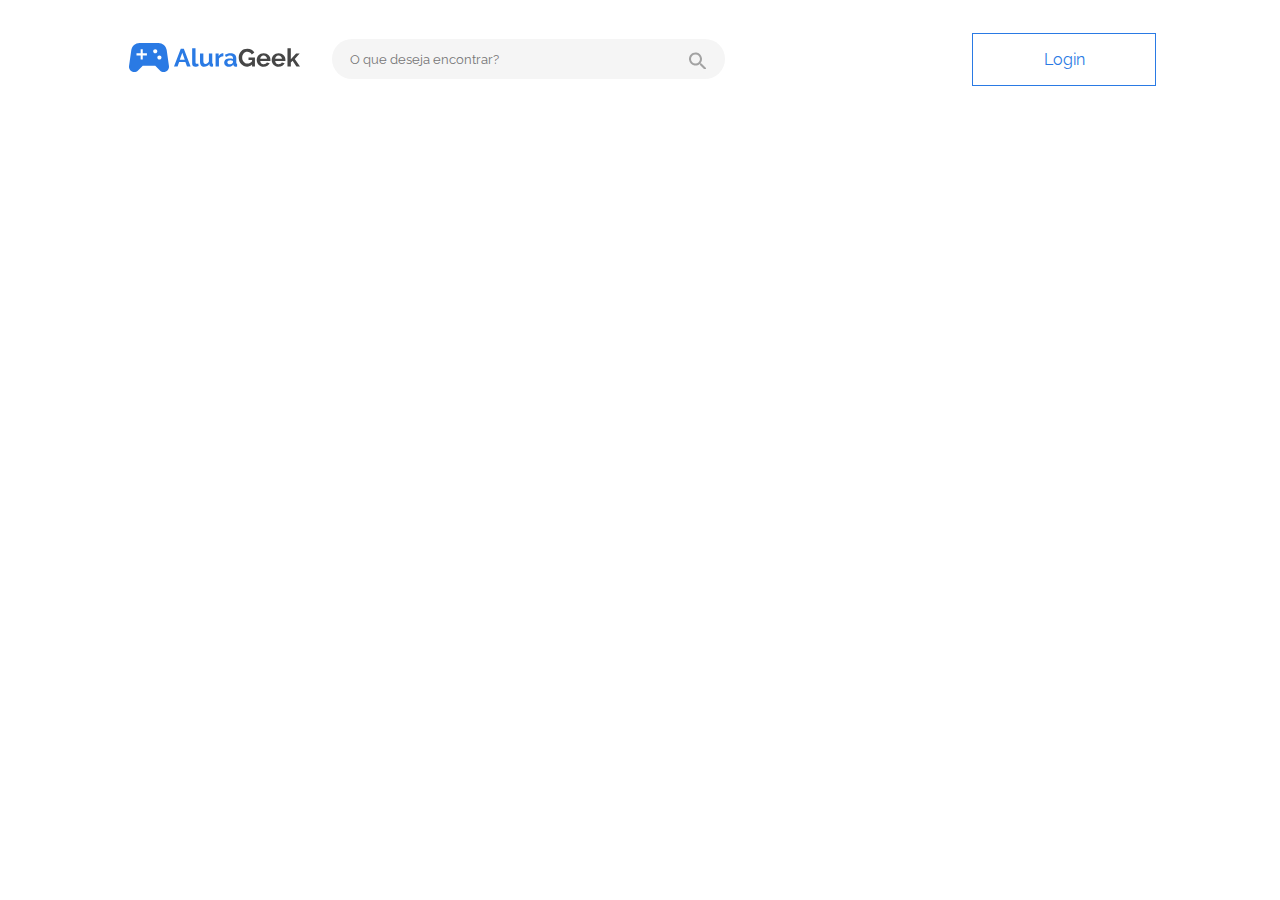
==== index.html @ 21b55e85 "CRIADA A ÁREA DE NAVEGAÇÃO SUPERIOR - Foram criados diretórios e adicionados à eles alguns arquivos " ====
<!DOCTYPE html>
<html lang="pt-BR">
    <head>
        <meta charset="UTF-8">
        <meta http-equiv="X-UA-Compatible" content="IE=edge">
        <meta name="viewport" content="width=device-width, initial-scale=1.0">
        <link rel="stylesheet" href="./css/reset.css">
        <link rel="stylesheet" href="./css/index.css">
        <title>AluraGeek</title>
    </head>
    <body>
        <header>
            <nav class="nav-header">
                <div class="logo-and-search">
                    <h1><a href="./index.html" class="logo"><img src="" alt=""><img src="./img/logotipo-AluraGeek.svg" alt="Logotipo do AluraGeek" title="Logotipo do AluraGeek"></a></h1>

                    <div class="search-header">
                        <input type="search" placeholder="O que deseja encontrar?" data-search><button class="search-button"></button>
                    </div>
                </div>
                
                <div class="login-header">
                    <a href="#">Login</a>
                </div>
                <button class="search-button-mobile"></button>
            </nav>
        </header>
    </body>
</html>
---- css/index.css ----
@import url('https://fonts.googleapis.com/css2?family=Raleway:ital,wght@0,100;0,200;0,300;0,400;0,500;0,600;0,700;0,800;0,900;1,100;1,200;1,300;1,400;1,500;1,600;1,700;1,800;1,900&display=swap');

@import url(./init/header.css);
@import url(./init/main.css);
@import url(./init/footer.css);
@import url(./form/main-form.css);

:root{
    --font-main: 'Raleway', sans-serif;
}

body{
    font-family: var(--font-main);
}
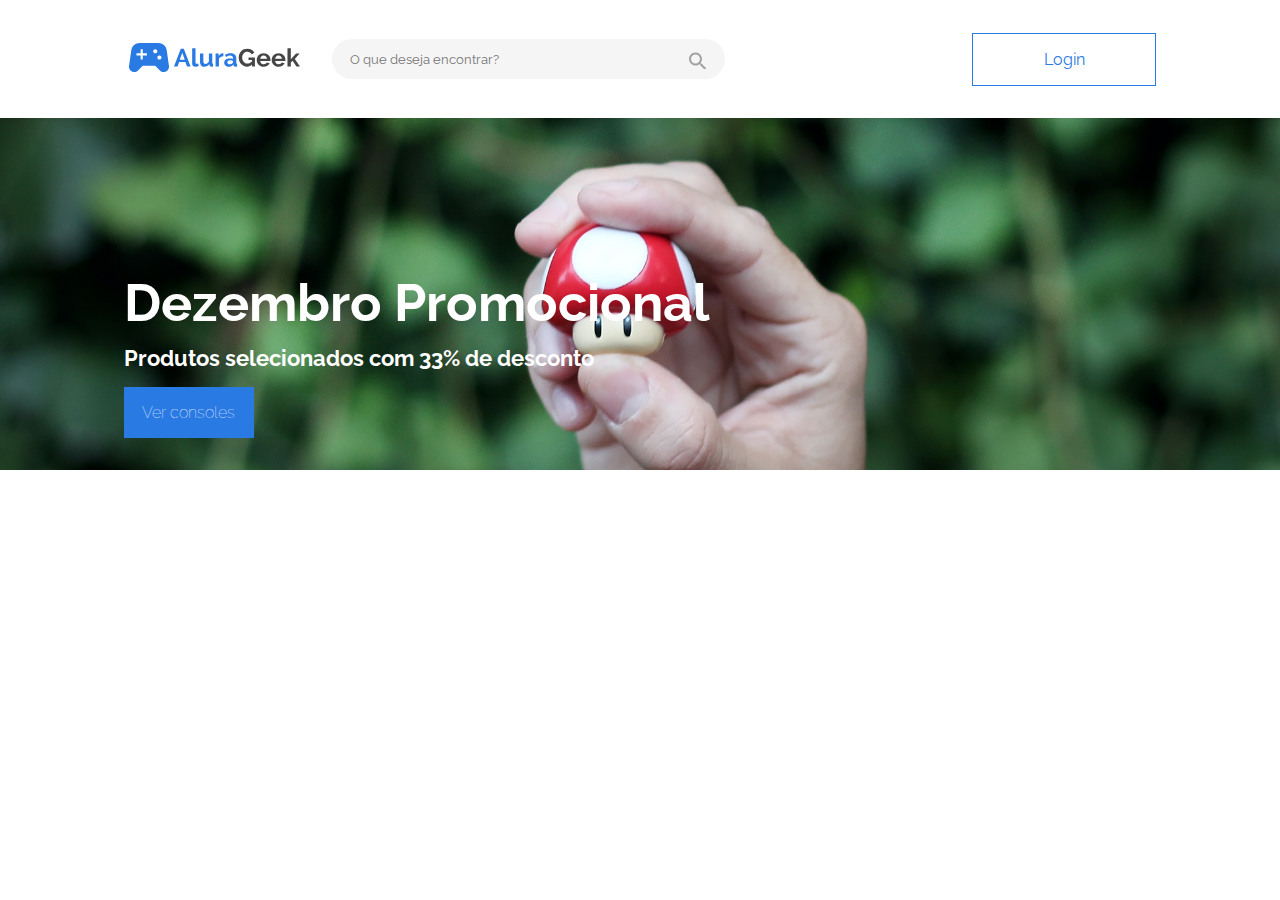
==== commit 97ecf6c3: "ADIÇÃO DO BANNER DO PROJETO - Foi adicionada a imagem de banner do projeto; - Foi finalizado o desen" ====
--- a/index.html
+++ b/index.html
@@ -1,29 +1,40 @@
 <!DOCTYPE html>
 <html lang="pt-BR">
-    <head>
-        <meta charset="UTF-8">
-        <meta http-equiv="X-UA-Compatible" content="IE=edge">
-        <meta name="viewport" content="width=device-width, initial-scale=1.0">
-        <link rel="stylesheet" href="./css/reset.css">
-        <link rel="stylesheet" href="./css/index.css">
-        <title>AluraGeek</title>
-    </head>
-    <body>
-        <header>
-            <nav class="nav-header">
-                <div class="logo-and-search">
-                    <h1><a href="./index.html" class="logo"><img src="" alt=""><img src="./img/logotipo-AluraGeek.svg" alt="Logotipo do AluraGeek" title="Logotipo do AluraGeek"></a></h1>
 
-                    <div class="search-header">
-                        <input type="search" placeholder="O que deseja encontrar?" data-search><button class="search-button"></button>
-                    </div>
+<head>
+    <meta charset="UTF-8">
+    <meta http-equiv="X-UA-Compatible" content="IE=edge">
+    <meta name="viewport" content="width=device-width, initial-scale=1.0">
+    <link rel="stylesheet" href="./css/reset.css">
+    <link rel="stylesheet" href="./css/index.css">
+    <title>AluraGeek</title>
+</head>
+
+<body>
+    <header>
+        <nav class="nav-header">
+            <div class="logo-and-search">
+                <h1><a href="./index.html" class="logo"><img src="" alt=""><img src="./img/logotipo-AluraGeek.svg"
+                            alt="Logotipo do AluraGeek" title="Logotipo do AluraGeek"></a></h1>
+
+                <div class="search-header">
+                    <input type="search" placeholder="O que deseja encontrar?" data-search><button
+                        class="search-button"></button>
                 </div>
-                
-                <div class="login-header">
-                    <a href="#">Login</a>
-                </div>
-                <button class="search-button-mobile"></button>
-            </nav>
-        </header>
-    </body>
+            </div>
+
+            <a href="#" class="link-header">Login</a>
+            <button class="search-button-mobile"></button>
+        </nav>
+        <div class="banner">
+            <div class="banner-content">
+                <h2>Dezembro Promocional</h2>
+                <p>Produtos selecionados com 33% de desconto</p>
+                <a>Ver consoles</a>
+            </div>
+            <div class="align-content"></div>
+        </div>
+    </header>
+</body>
+
 </html>--- a/css/index.css
+++ b/css/index.css
@@ -7,6 +7,8 @@
 
 :root{
     --font-main: 'Raleway', sans-serif;
+    --primary-color: #2a7ae4;
+    --white-color: #fff;
 }
 
 body{
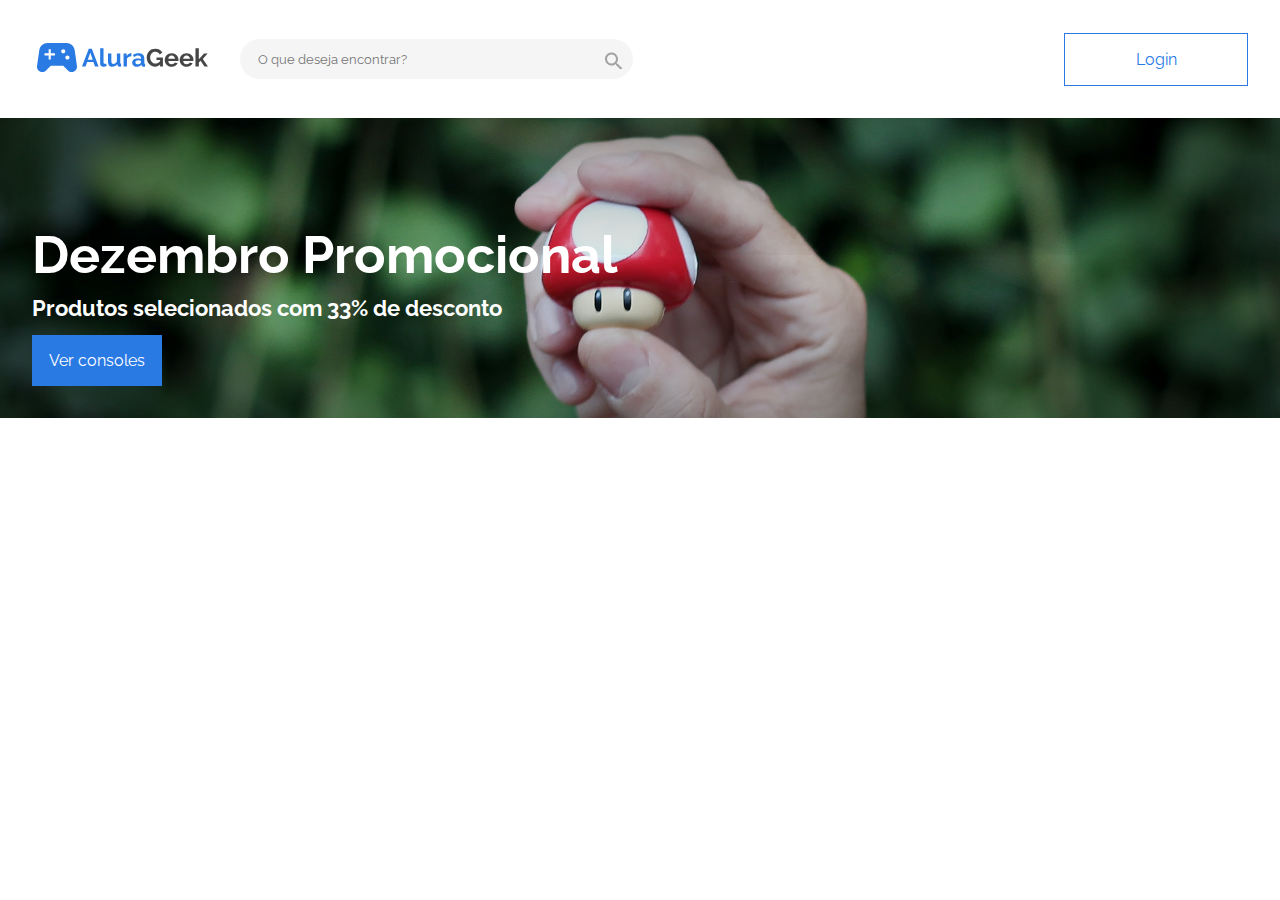
==== commit fe55effe: "CORREÇÃO DO HEADER - Foi alterada as propriedades do CSS para melhorar o posicionamento e alinhar o " ====
--- a/index.html
+++ b/index.html
@@ -14,15 +14,16 @@
     <header>
         <nav class="nav-header">
             <div class="logo-and-search">
-                <h1><a href="./index.html" class="logo"><img src="" alt=""><img src="./img/logotipo-AluraGeek.svg"
-                            alt="Logotipo do AluraGeek" title="Logotipo do AluraGeek"></a></h1>
-
+                <h1>
+                    <a href="./index.html" class="logo">
+                        <img src="./img/logotipo-AluraGeek.svg" alt="Logotipo do AluraGeek" title="Logotipo do AluraGeek">
+                    </a>
+                </h1>
                 <div class="search-header">
-                    <input type="search" placeholder="O que deseja encontrar?" data-search><button
-                        class="search-button"></button>
+                    <input type="search" placeholder="O que deseja encontrar?" data-search>
+                    <button class="search-button"></button>
                 </div>
             </div>
-
             <a href="#" class="link-header">Login</a>
             <button class="search-button-mobile"></button>
         </nav>
@@ -32,7 +33,6 @@
                 <p>Produtos selecionados com 33% de desconto</p>
                 <a>Ver consoles</a>
             </div>
-            <div class="align-content"></div>
         </div>
     </header>
 </body>
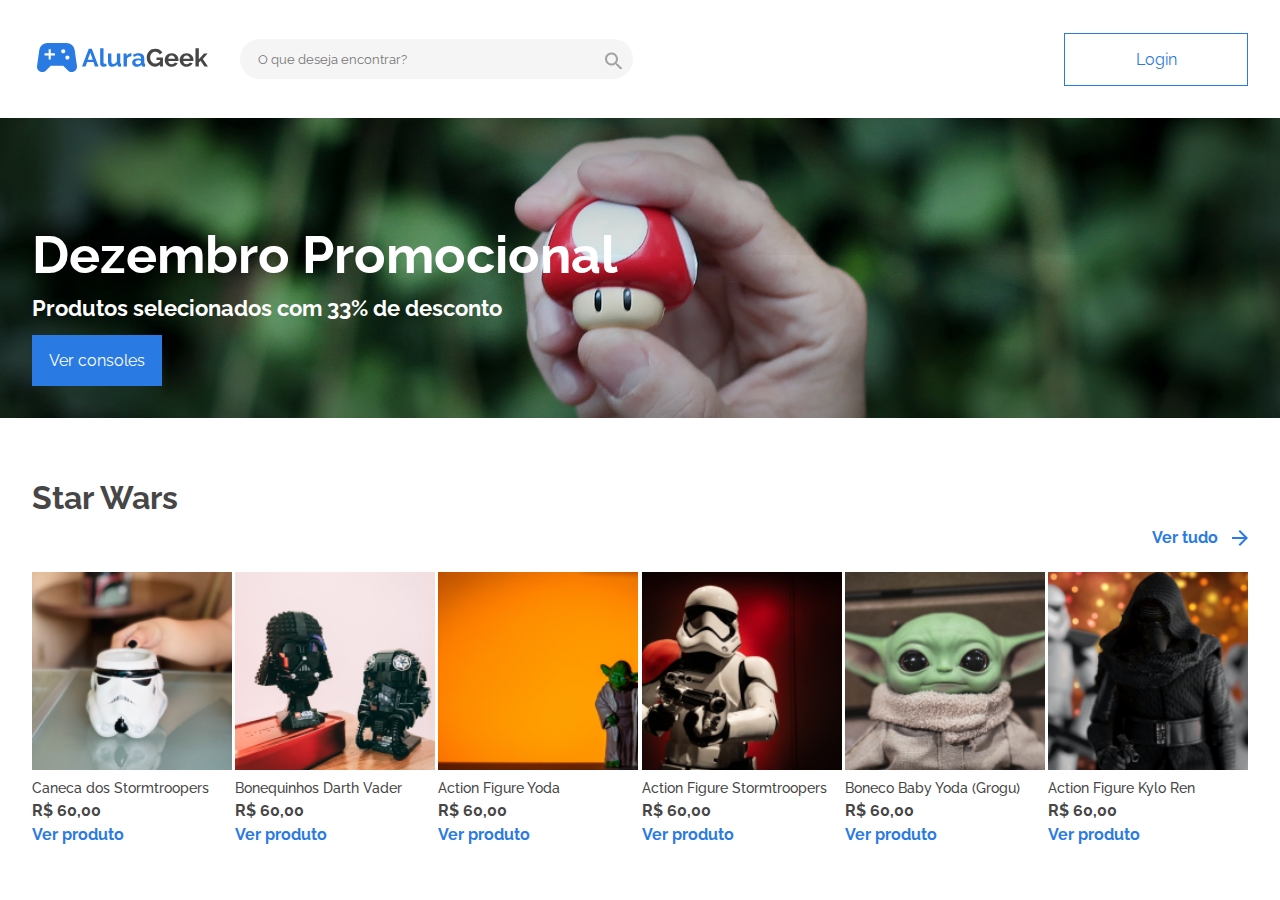
==== commit 2996e210: "INICIO DO DESENVOLVIMENTO DA CAMADA PRINCIPAL DO PROJETO - Foi iniciado o desenvolvido a seção de pr" ====
--- a/index.html
+++ b/index.html
@@ -35,6 +35,62 @@
             </div>
         </div>
     </header>
+    <main>
+        <section class="products">
+            <h2 class="products-title">Star Wars</h2>
+            <a href="#" class="products-view-all">Ver tudo</a>
+            <ul class="products-list">
+                <li>
+                    <figure>
+                        <img src="img/starwars-item-1.png" alt="Item da loja Star Wars - Caneca dos Stormtroopers">
+                        <figcaption class="products-details">Caneca dos Stormtroopers</figcaption>
+                     </figure>
+                     <p class="products-price">R$ 60,00</p>
+                     <a href="#" class="products-view">Ver produto</a>
+                </li>
+                <li>
+                    <figure>
+                        <img src="img/starwars-item-2.png" alt="Item da loja Star Wars - Bonequinhos Darth Vader">
+                        <figcaption class="products-details">Bonequinhos Darth Vader</figcaption>
+                     </figure>
+                     <p class="products-price">R$ 60,00</p>
+                     <a href="#" class="products-view">Ver produto</a>
+                </li>
+                <li>
+                    <figure>
+                        <img src="img/starwars-item-3.png" alt="Item da loja Star Wars - Action Figure Yoda">
+                        <figcaption class="products-details">Action Figure Yoda</figcaption>
+                     </figure>
+                     <p class="products-price">R$ 60,00</p>
+                     <a href="#" class="products-view">Ver produto</a>
+                </li>
+                <li>
+                    <figure>
+                        <img src="img/starwars-item-4.png" alt="Item da loja Star Wars - Action Figure Stormtroopers">
+                        <figcaption class="products-details">Action Figure Stormtroopers</figcaption>
+                     </figure>
+                     <p class="products-price">R$ 60,00</p>
+                     <a href="#" class="products-view">Ver produto</a>
+                </li>
+                <li>
+                    <figure>
+                        <img src="img/starwars-item-5.png" alt="Item da loja Star Wars - Boneco Baby Yoda (Grogu)">
+                        <figcaption class="products-details">Boneco Baby Yoda (Grogu)</figcaption>
+                     </figure>
+                     <p class="products-price">R$ 60,00</p>
+                     <a href="#" class="products-view">Ver produto</a>
+                </li>
+                <li>
+                    <figure>
+                        <img src="img/starwars-item-6.png" alt="Item da loja Star Wars - Action Figure Kylo Ren">
+                        <figcaption class="products-details">Action Figure Kylo Ren</figcaption>
+                     </figure>
+                     <p class="products-price">R$ 60,00</p>
+                     <a href="#" class="products-view">Ver produto</a>
+                </li>
+            </ul>
+        </section>
+    </main>
 </body>
 
 </html>--- a/css/index.css
+++ b/css/index.css
@@ -9,6 +9,7 @@
     --font-main: 'Raleway', sans-serif;
     --primary-color: #2a7ae4;
     --white-color: #fff;
+    --gray-color: #464646;
 }
 
 body{
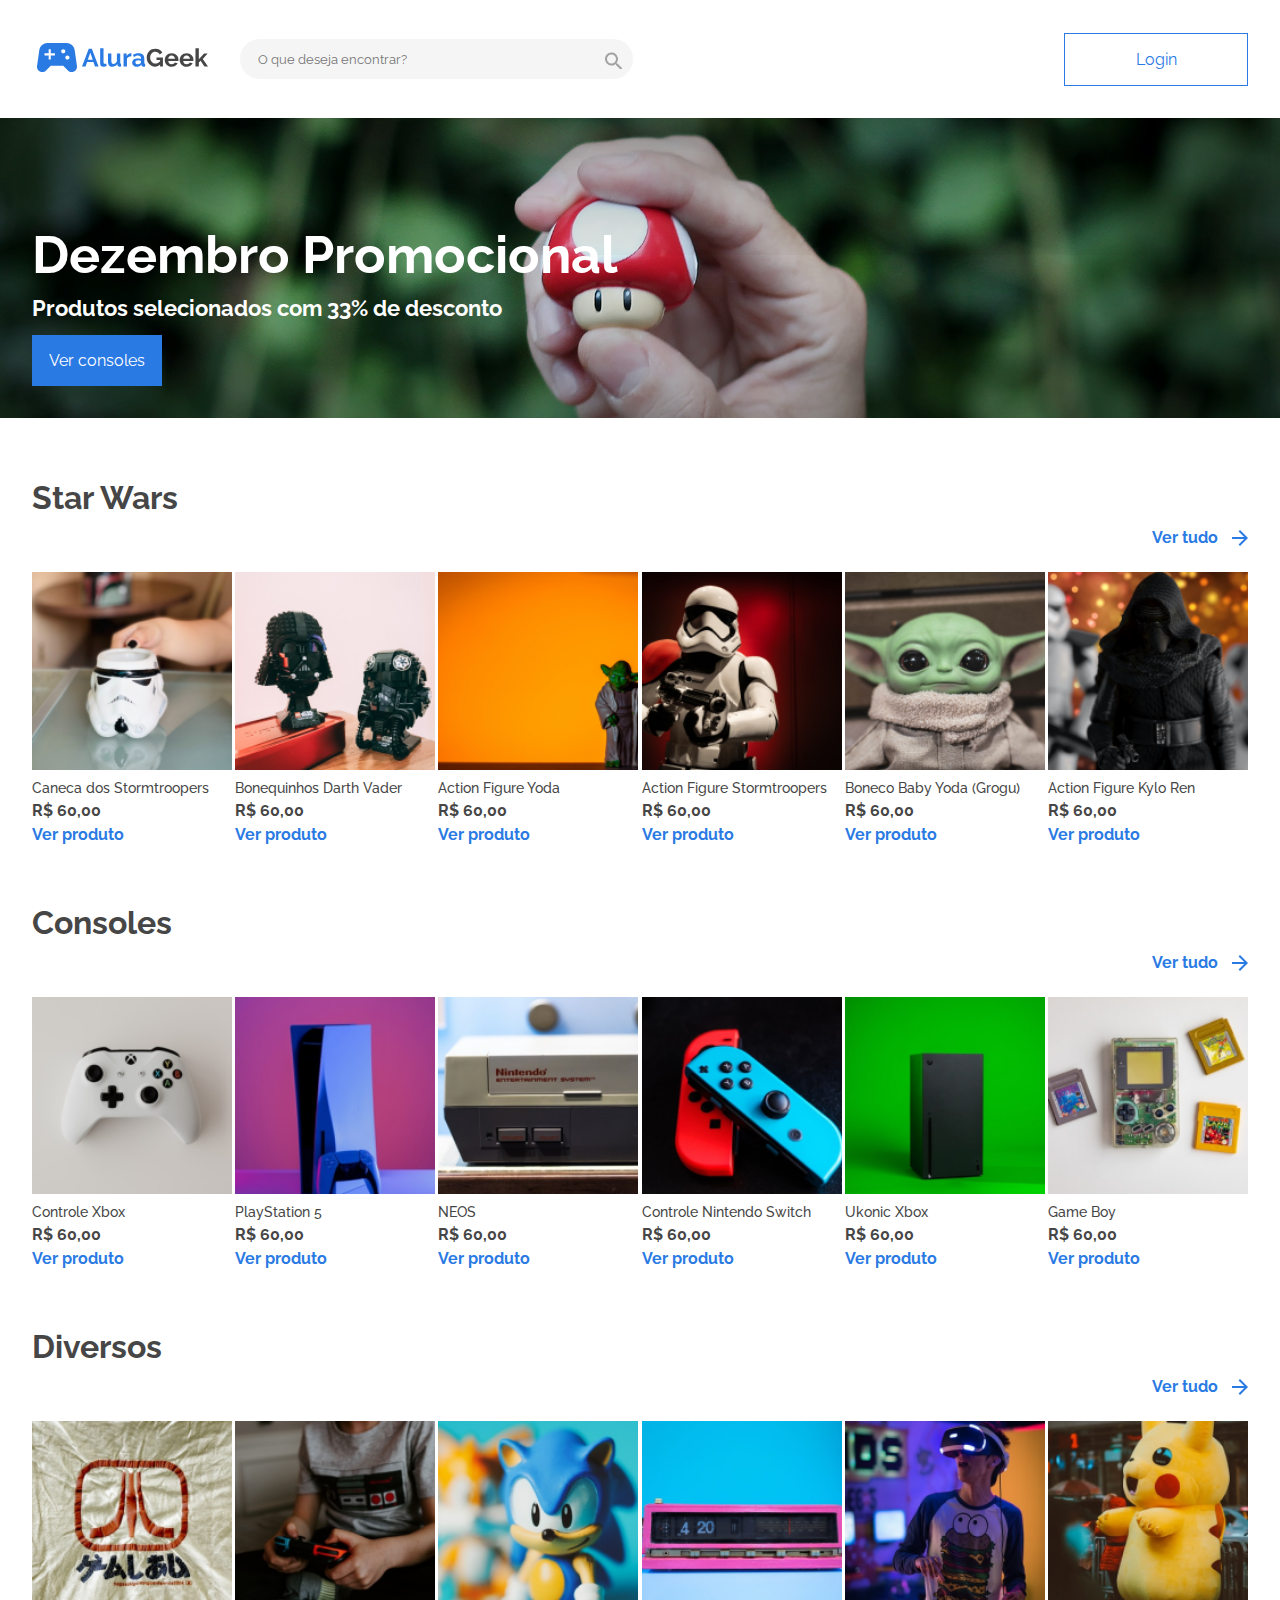
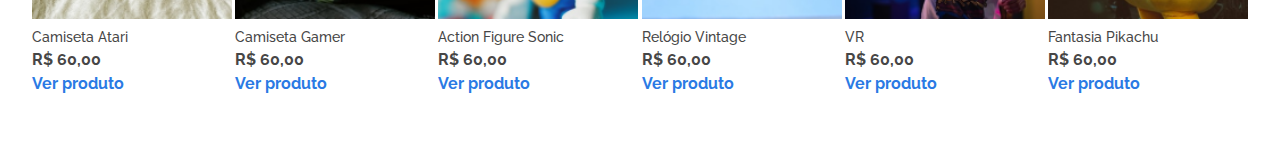
==== commit ba23bfc3: "INSERÇÃO DAS SEÇÕES REFERENTES A CONSOLES E DIVERSOS" ====
--- a/index.html
+++ b/index.html
@@ -90,6 +90,116 @@
                 </li>
             </ul>
         </section>
+
+        <section class="products">
+            <h2 class="products-title">Consoles</h2>
+            <a href="#" class="products-view-all">Ver tudo</a>
+            <ul class="products-list">
+                <li>
+                    <figure>
+                        <img src="img/consoles-item-1.png" alt="Item da loja Consoles - Controle Xbox">
+                        <figcaption class="products-details">Controle Xbox</figcaption>
+                     </figure>
+                     <p class="products-price">R$ 60,00</p>
+                     <a href="#" class="products-view">Ver produto</a>
+                </li>
+                <li>
+                    <figure>
+                        <img src="img/consoles-item-2.png" alt="Item da loja Consoles - PlayStation 5">
+                        <figcaption class="products-details">PlayStation 5</figcaption>
+                     </figure>
+                     <p class="products-price">R$ 60,00</p>
+                     <a href="#" class="products-view">Ver produto</a>
+                </li>
+                <li>
+                    <figure>
+                        <img src="img/consoles-item-3.png" alt="Item da loja Consoles - NEOS">
+                        <figcaption class="products-details">NEOS</figcaption>
+                     </figure>
+                     <p class="products-price">R$ 60,00</p>
+                     <a href="#" class="products-view">Ver produto</a>
+                </li>
+                <li>
+                    <figure>
+                        <img src="img/consoles-item-4.png" alt="Item da loja Consoles - Controle Nintendo Switch">
+                        <figcaption class="products-details">Controle Nintendo Switch</figcaption>
+                     </figure>
+                     <p class="products-price">R$ 60,00</p>
+                     <a href="#" class="products-view">Ver produto</a>
+                </li>
+                <li>
+                    <figure>
+                        <img src="img/consoles-item-5.png" alt="Item da loja Consoles - Ukonic Xbox">
+                        <figcaption class="products-details">Ukonic Xbox</figcaption>
+                     </figure>
+                     <p class="products-price">R$ 60,00</p>
+                     <a href="#" class="products-view">Ver produto</a>
+                </li>
+                <li>
+                    <figure>
+                        <img src="img/consoles-item-6.png" alt="Item da loja Consoles - Game Boy">
+                        <figcaption class="products-details">Game Boy</figcaption>
+                     </figure>
+                     <p class="products-price">R$ 60,00</p>
+                     <a href="#" class="products-view">Ver produto</a>
+                </li>
+            </ul>
+        </section>
+
+        <section class="products">
+            <h2 class="products-title">Diversos</h2>
+            <a href="#" class="products-view-all">Ver tudo</a>
+            <ul class="products-list">
+                <li>
+                    <figure>
+                        <img src="img/diversos-item-1.png" alt="Item da loja Diversos - Camiseta Atari">
+                        <figcaption class="products-details">Camiseta Atari</figcaption>
+                     </figure>
+                     <p class="products-price">R$ 60,00</p>
+                     <a href="#" class="products-view">Ver produto</a>
+                </li>
+                <li>
+                    <figure>
+                        <img src="img/diversos-item-2.png" alt="Item da loja Diversos - Camiseta Gamer">
+                        <figcaption class="products-details">Camiseta Gamer</figcaption>
+                     </figure>
+                     <p class="products-price">R$ 60,00</p>
+                     <a href="#" class="products-view">Ver produto</a>
+                </li>
+                <li>
+                    <figure>
+                        <img src="img/diversos-item-3.png" alt="Item da loja Diversos - Action Figure Sonic">
+                        <figcaption class="products-details">Action Figure Sonic</figcaption>
+                     </figure>
+                     <p class="products-price">R$ 60,00</p>
+                     <a href="#" class="products-view">Ver produto</a>
+                </li>
+                <li>
+                    <figure>
+                        <img src="img/diversos-item-4.png" alt="Item da loja Diversos - Relógio Vintage">
+                        <figcaption class="products-details">Relógio Vintage</figcaption>
+                     </figure>
+                     <p class="products-price">R$ 60,00</p>
+                     <a href="#" class="products-view">Ver produto</a>
+                </li>
+                <li>
+                    <figure>
+                        <img src="img/diversos-item-5.png" alt="Item da loja Diversos - VR">
+                        <figcaption class="products-details">VR</figcaption>
+                     </figure>
+                     <p class="products-price">R$ 60,00</p>
+                     <a href="#" class="products-view">Ver produto</a>
+                </li>
+                <li>
+                    <figure>
+                        <img src="img/diversos-item-6.png" alt="Item da loja Star Diversos - Fantasia Pikachu">
+                        <figcaption class="products-details">Fantasia Pikachu</figcaption>
+                     </figure>
+                     <p class="products-price">R$ 60,00</p>
+                     <a href="#" class="products-view">Ver produto</a>
+                </li>
+            </ul>
+        </section>
     </main>
 </body>
 
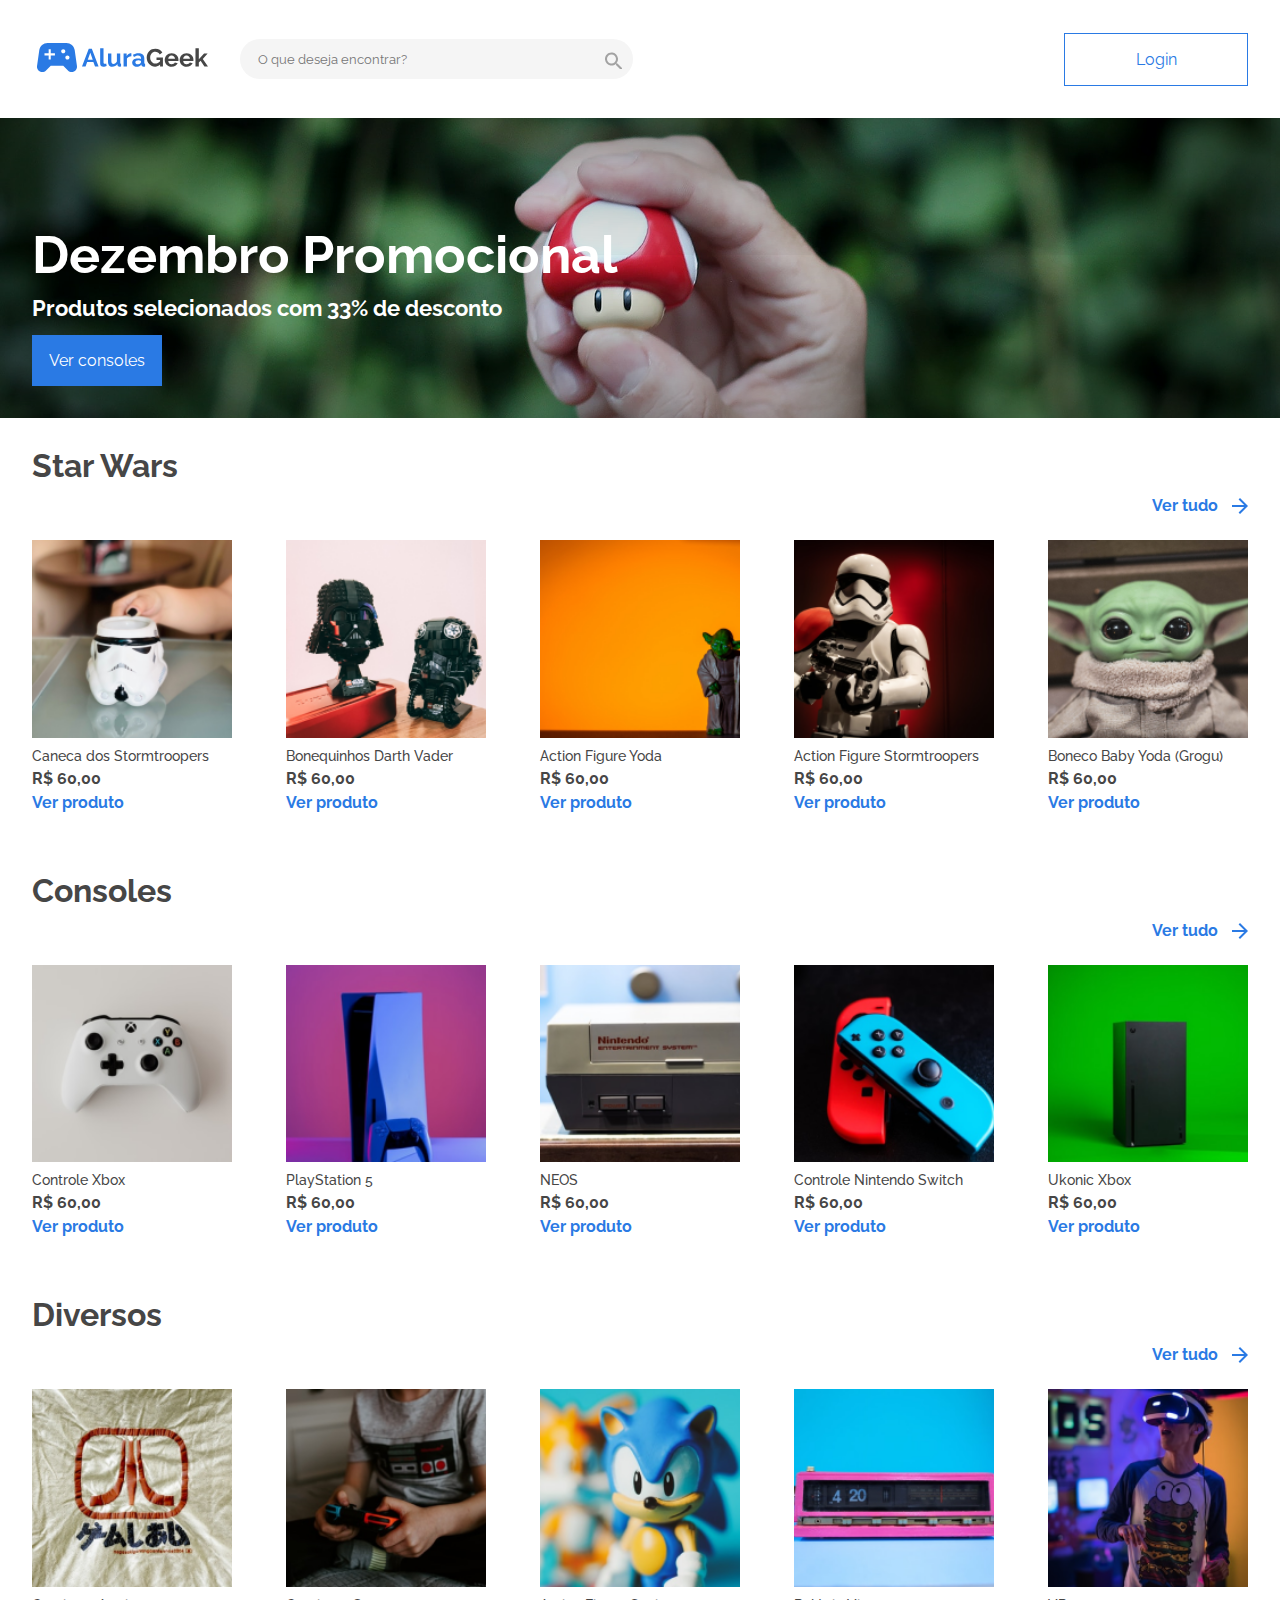
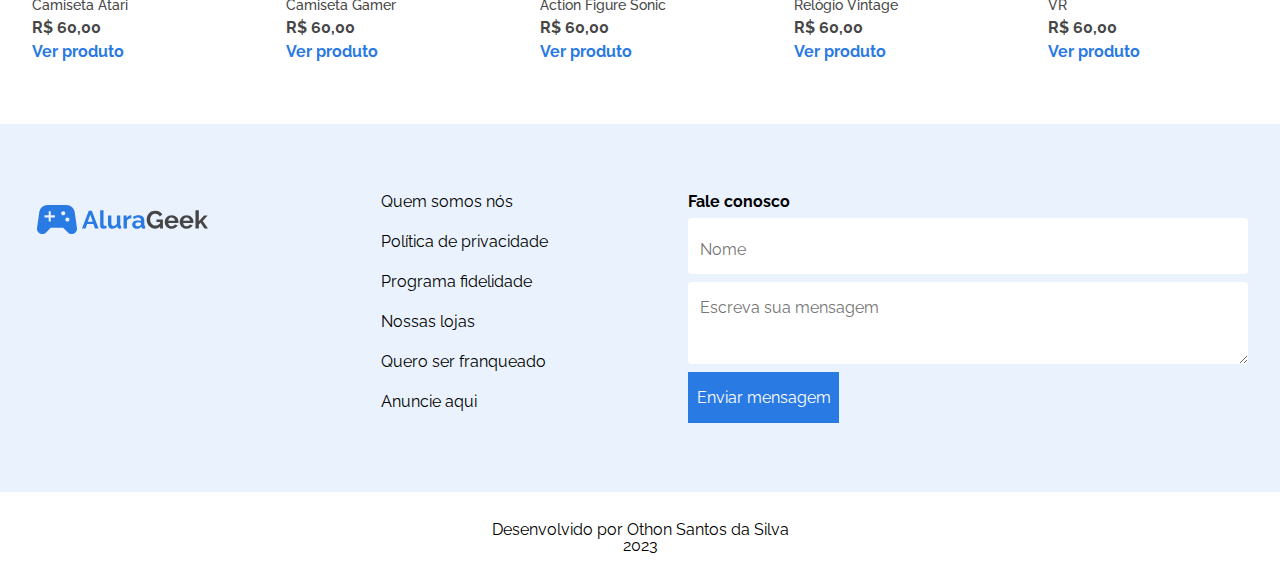
==== commit 4251a58e: "INICIADO A PARTE DO RODAPÉ - Foi iniciado o desenvolvimento do rodapé e testado alguns estilos; - Fo" ====
--- a/index.html
+++ b/index.html
@@ -201,6 +201,48 @@
             </ul>
         </section>
     </main>
+    <footer>
+        <ul class="footer-container">
+            <li class="footer-items">
+                <h1>
+                    <a href="./index.html" class="logo">
+                        <img src="./img/logotipo-AluraGeek.svg" alt="Logotipo do AluraGeek" title="Logotipo do AluraGeek">
+                    </a>
+                </h1>
+            </li>
+            <li class="footer-items">
+                <ul class="footer-links">
+                    <li>
+                        <a href="#">Quem somos nós</a>
+                    </li>
+                    <li>
+                        <a href="#">Política de privacidade</a>
+                    </li>
+                    <li>
+                        <a href="#">Programa fidelidade</a>
+                    </li>
+                    <li>
+                        <a href="#">Nossas lojas</a>
+                    </li>
+                    <li>
+                        <a href="#">Quero ser franqueado</a>
+                    </li>
+                    <li>
+                        <a href="#">Anuncie aqui</a>
+                    </li>
+                </ul>
+            </li>
+            <li class="footer-items">
+                <h3>Fale conosco</h3>
+                <form>
+                    <input type="text" placeholder="Nome">
+                    <textarea name="footer-message" id="footer-message" cols="30" rows="10" placeholder="Escreva sua mensagem"></textarea>
+                    <button type="submit">Enviar mensagem</button>
+                </form>
+            </li>
+        </ul>
+    </footer>
+    <div class="dev">Desenvolvido por Othon Santos da Silva <br> 2023</div>
 </body>
 
 </html>--- a/css/index.css
+++ b/css/index.css
@@ -10,6 +10,7 @@
     --primary-color: #2a7ae4;
     --white-color: #fff;
     --gray-color: #464646;
+    --footer-color: #EAF2FD;
 }
 
 body{
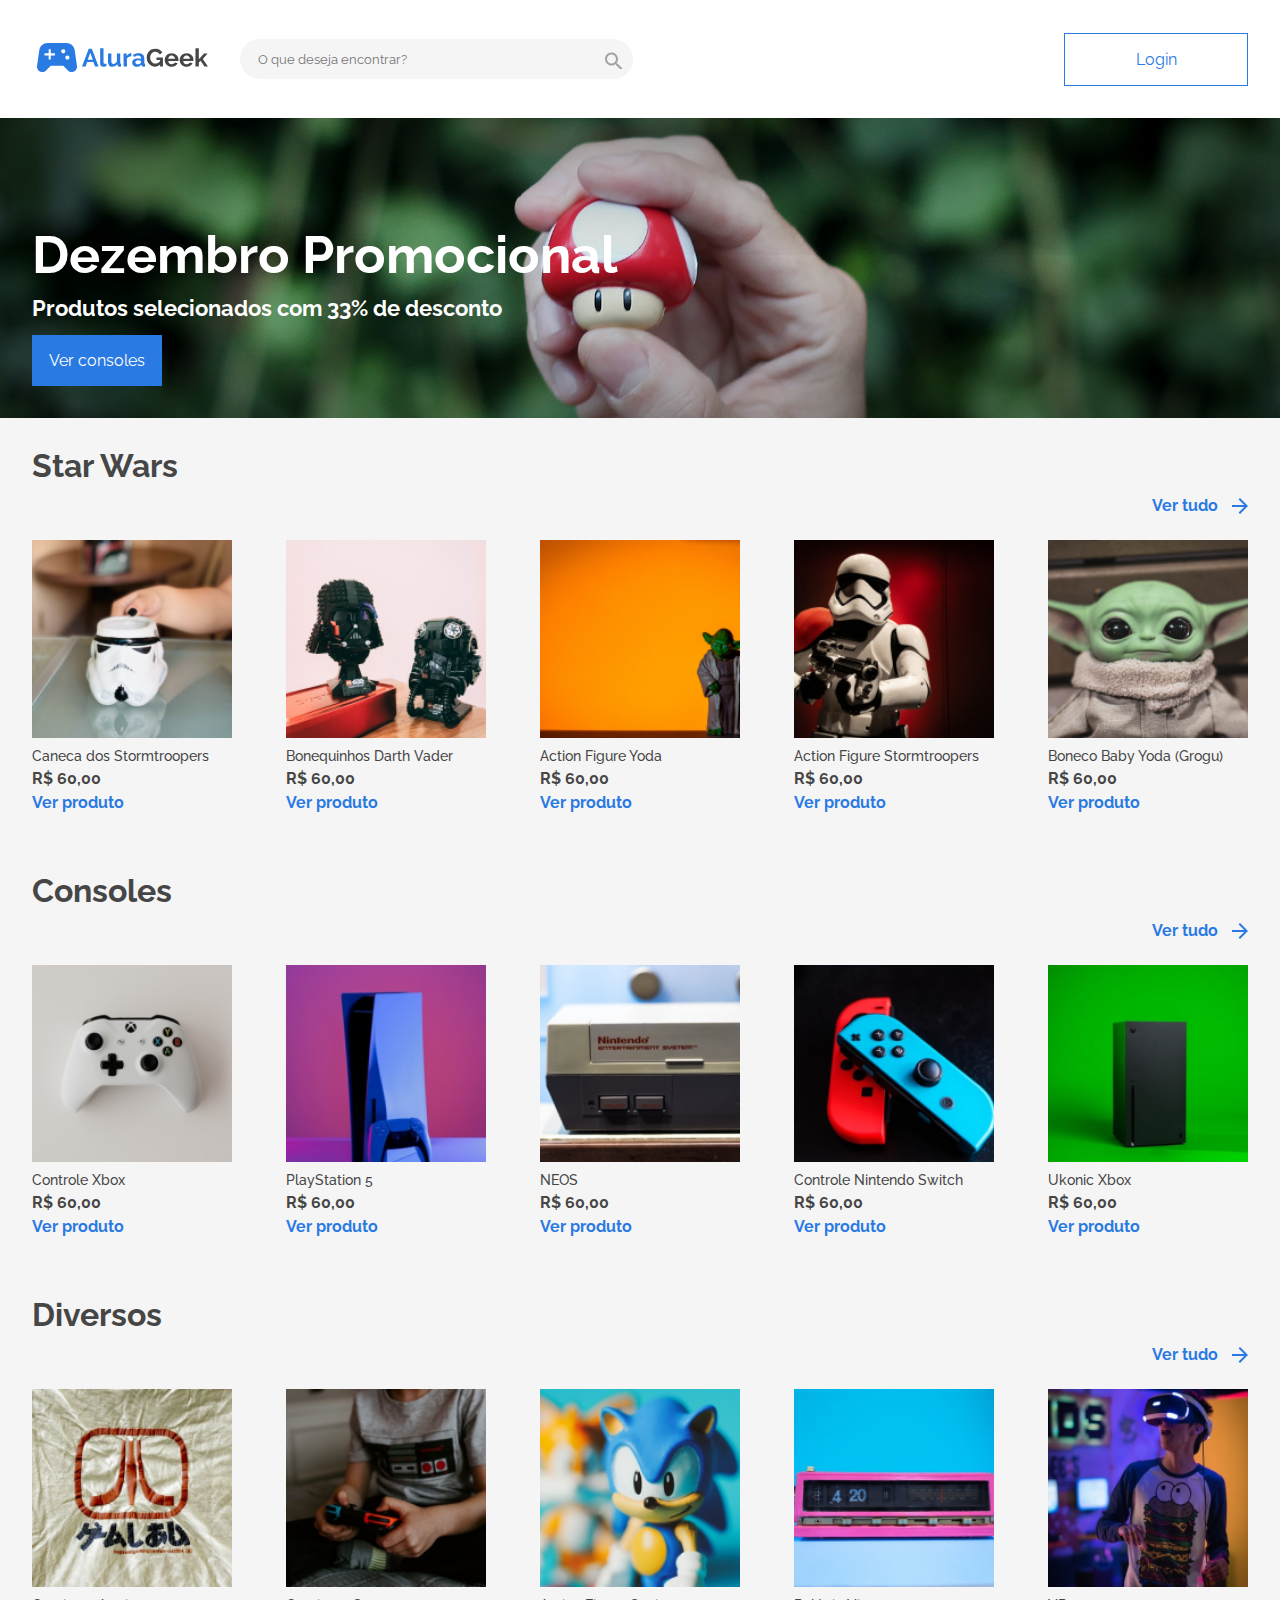
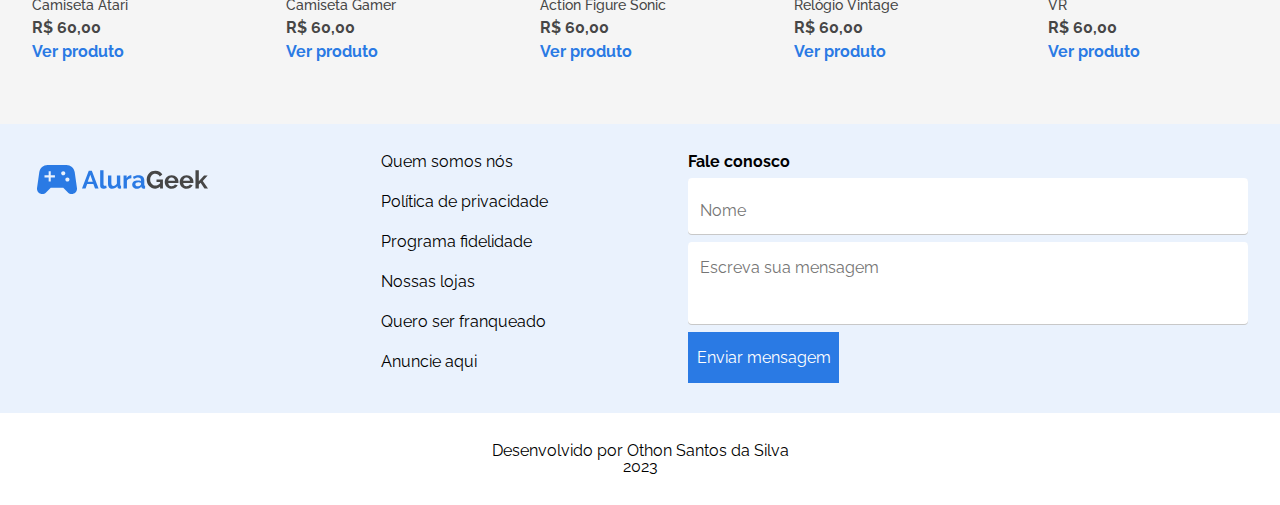
==== commit dbc53452: "ARRUMADO ALGUNS ESTILOS E INICIADO O DESENVOLVIMENTO DA PÁGINA DE ADICIONAR PRODUTOS" ====
--- a/index.html
+++ b/index.html
@@ -7,6 +7,7 @@
     <meta name="viewport" content="width=device-width, initial-scale=1.0">
     <link rel="stylesheet" href="./css/reset.css">
     <link rel="stylesheet" href="./css/index.css">
+    <link rel="icon" href="img/fav-icon.png" type="image/x-icon"/>
     <title>AluraGeek</title>
 </head>
 
@@ -24,7 +25,7 @@
                     <button class="search-button"></button>
                 </div>
             </div>
-            <a href="#" class="link-header">Login</a>
+            <a href="pages/login.html" class="link-header">Login</a>
             <button class="search-button-mobile"></button>
         </nav>
         <div class="banner">
--- a/css/index.css
+++ b/css/index.css
@@ -6,8 +6,11 @@
 @import url(./form/main-form.css);
 
 :root{
+    --background-main: #F5F5F5;
     --font-main: 'Raleway', sans-serif;
     --primary-color: #2a7ae4;
+    --secondary-color: #5595E9;
+    --login-color: #D4E4FA;
     --white-color: #fff;
     --gray-color: #464646;
     --footer-color: #EAF2FD;
@@ -15,5 +18,32 @@
 
 body{
     font-family: var(--font-main);
+    background: var(--background-main);
 }
 
+header{
+    background: var(--white-color);
+}
+
+footer{
+    background: var(--footer-color);
+    height: auto;
+    display: flex;
+    align-items: center;
+}
+
+input, textarea, select {
+    box-shadow: 0px 1px #C8C8C8;
+    color: var(--gray-color);
+    border-radius: 4px;
+    box-sizing: border-box;
+}
+
+select{
+    padding: 18px 0px 25px 12px;
+}
+
+textarea {
+    resize: none;
+    padding: 18px 0px 0px 12px;
+}
